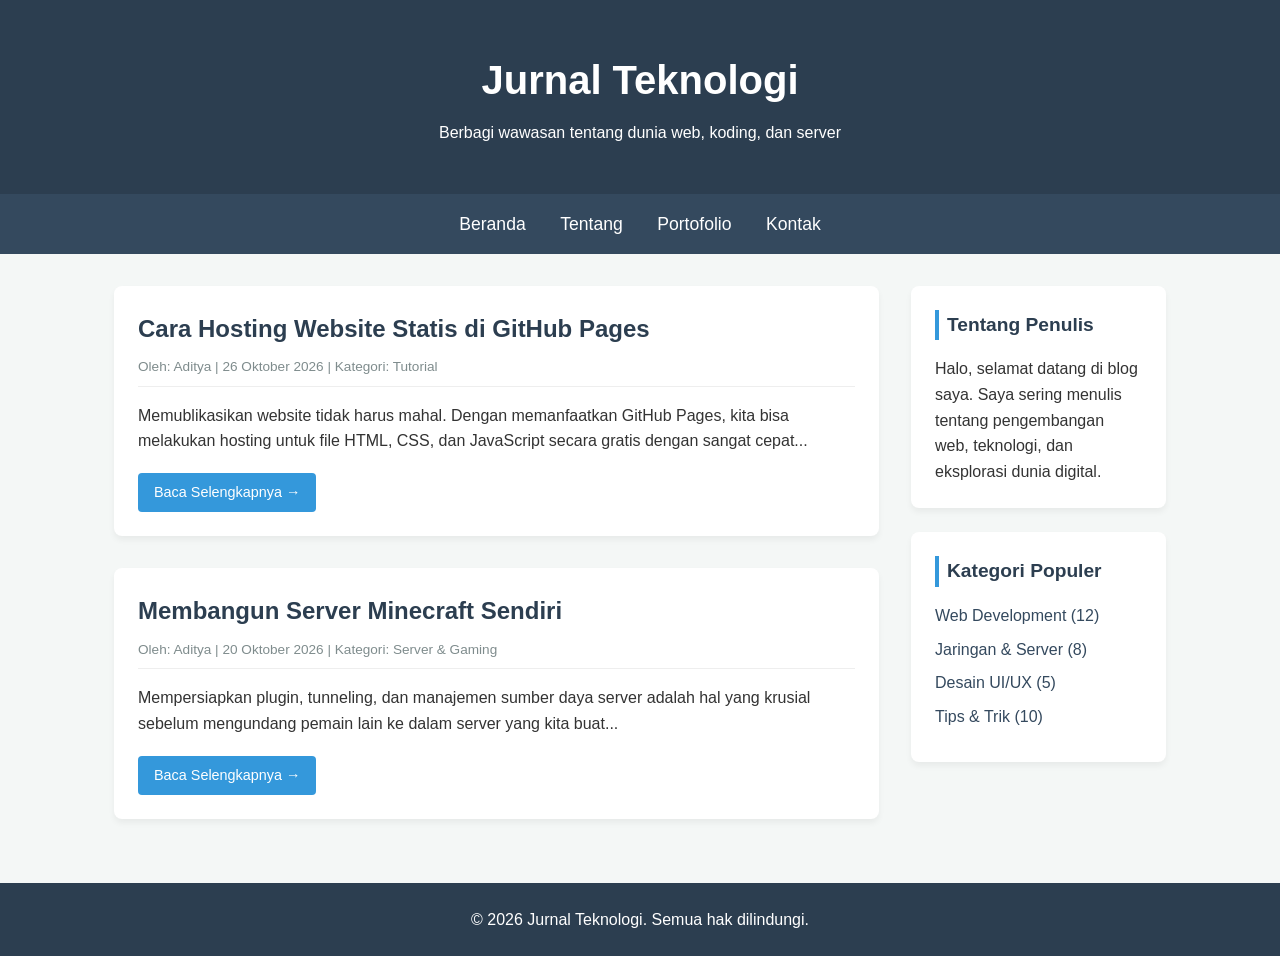
==== index.html @ 3af645d5 "Add files via upload" ====
<!DOCTYPE html>
<html lang="id">
<head>
    <meta charset="UTF-8">
    <meta name="viewport" content="width=device-width, initial-scale=1.0">
    <title>Blog Jurnal Teknologi</title>
    <!-- Menghubungkan ke file CSS -->
    <link rel="stylesheet" href="style.css">
</head>
<body>

    <!-- Bagian Header / Judul Blog -->
    <header class="site-header">
        <h1>Jurnal Teknologi</h1>
        <p>Berbagi wawasan tentang dunia web, koding, dan server</p>
    </header>

    <!-- Bagian Navigasi -->
    <nav class="site-nav">
        <a href="#">Beranda</a>
        <a href="#">Tentang</a>
        <a href="#">Portofolio</a>
        <a href="#">Kontak</a>
    </nav>

    <!-- Kontainer Utama -->
    <div class="container">
        
        <!-- Bagian Kiri: Area Artikel (Konten Utama) -->
        <main class="main-content">
            
            <!-- Artikel 1 -->
            <article class="post">
                <h2 class="post-title">Cara Hosting Website Statis di GitHub Pages</h2>
                <div class="post-meta">
                    <span>Oleh: Aditya</span> | <span>26 Oktober 2026</span> | <span>Kategori: Tutorial</span>
                </div>
                <p class="post-excerpt">
                    Memublikasikan website tidak harus mahal. Dengan memanfaatkan GitHub Pages, kita bisa melakukan hosting untuk file HTML, CSS, dan JavaScript secara gratis dengan sangat cepat...
                </p>
                <a href="#" class="read-more">Baca Selengkapnya &rarr;</a>
            </article>

            <!-- Artikel 2 -->
            <article class="post">
                <h2 class="post-title">Membangun Server Minecraft Sendiri</h2>
                <div class="post-meta">
                    <span>Oleh: Aditya</span> | <span>20 Oktober 2026</span> | <span>Kategori: Server & Gaming</span>
                </div>
                <p class="post-excerpt">
                    Mempersiapkan plugin, tunneling, dan manajemen sumber daya server adalah hal yang krusial sebelum mengundang pemain lain ke dalam server yang kita buat...
                </p>
                <a href="#" class="read-more">Baca Selengkapnya &rarr;</a>
            </article>

        </main>

        <!-- Bagian Kanan: Sidebar -->
        <aside class="sidebar">
            
            <div class="widget">
                <h3>Tentang Penulis</h3>
                <p>Halo, selamat datang di blog saya. Saya sering menulis tentang pengembangan web, teknologi, dan eksplorasi dunia digital.</p>
            </div>

            <div class="widget">
                <h3>Kategori Populer</h3>
                <ul class="category-list">
                    <li><a href="#">Web Development (12)</a></li>
                    <li><a href="#">Jaringan & Server (8)</a></li>
                    <li><a href="#">Desain UI/UX (5)</a></li>
                    <li><a href="#">Tips & Trik (10)</a></li>
                </ul>
            </div>

        </aside>

    </div> <!-- Akhir dari Kontainer Utama -->

    <!-- Bagian Footer -->
    <footer class="site-footer">
        <p>&copy; 2026 Jurnal Teknologi. Semua hak dilindungi.</p>
    </footer>

</body>
</html>
---- style.css ----
/* Reset margin dan padding default browser */
* {
    margin: 0;
    padding: 0;
    box-sizing: border-box;
}

body {
    font-family: 'Segoe UI', Tahoma, Geneva, Verdana, sans-serif;
    background-color: #f4f7f6;
    color: #333;
    line-height: 1.6;
}

/* Pengaturan Header */
.site-header {
    background-color: #2c3e50;
    color: #ffffff;
    text-align: center;
    padding: 3rem 1rem;
}

.site-header h1 {
    font-size: 2.5rem;
    margin-bottom: 0.5rem;
}

/* Pengaturan Navigasi */
.site-nav {
    background-color: #34495e;
    text-align: center;
    padding: 1rem;
}

.site-nav a {
    color: #ffffff;
    text-decoration: none;
    margin: 0 15px;
    font-size: 1.1rem;
    font-weight: 500;
}

.site-nav a:hover {
    color: #3498db;
}

/* Tata Letak Kontainer dengan Flexbox */
.container {
    display: flex;
    max-width: 1100px;
    margin: 2rem auto;
    gap: 2rem;
    padding: 0 1.5rem;
}

/* Area Konten Utama (Lebih Lebar) */
.main-content {
    flex: 3;
}

/* Desain Kartu Artikel */
.post {
    background-color: #ffffff;
    padding: 1.5rem;
    margin-bottom: 2rem;
    border-radius: 8px;
    box-shadow: 0 4px 6px rgba(0,0,0,0.05);
}

.post-title {
    color: #2c3e50;
    margin-bottom: 0.5rem;
}

.post-meta {
    font-size: 0.85rem;
    color: #7f8c8d;
    margin-bottom: 1rem;
    border-bottom: 1px solid #eee;
    padding-bottom: 0.5rem;
}

.post-excerpt {
    margin-bottom: 1.2rem;
}

.read-more {
    display: inline-block;
    background-color: #3498db;
    color: white;
    padding: 0.5rem 1rem;
    text-decoration: none;
    border-radius: 4px;
    font-size: 0.9rem;
    transition: background-color 0.3s;
}

.read-more:hover {
    background-color: #2980b9;
}

/* Area Sidebar (Lebih Sempit) */
.sidebar {
    flex: 1;
}

.widget {
    background-color: #ffffff;
    padding: 1.5rem;
    margin-bottom: 1.5rem;
    border-radius: 8px;
    box-shadow: 0 4px 6px rgba(0,0,0,0.05);
}

.widget h3 {
    margin-bottom: 1rem;
    font-size: 1.2rem;
    color: #2c3e50;
    border-left: 4px solid #3498db;
    padding-left: 0.5rem;
}

.category-list {
    list-style: none;
}

.category-list li {
    margin-bottom: 0.5rem;
}

.category-list a {
    text-decoration: none;
    color: #34495e;
}

.category-list a:hover {
    color: #3498db;
}

/* Pengaturan Footer */
.site-footer {
    background-color: #2c3e50;
    color: #ffffff;
    text-align: center;
    padding: 1.5rem;
    margin-top: 2rem;
}

/* Tampilan Responsif untuk HP (Layar di Bawah 768px) */
@media (max-width: 768px) {
    .container {
        flex-direction: column;
    }
    
    .site-nav a {
        display: block;
        margin: 10px 0;
    }
}
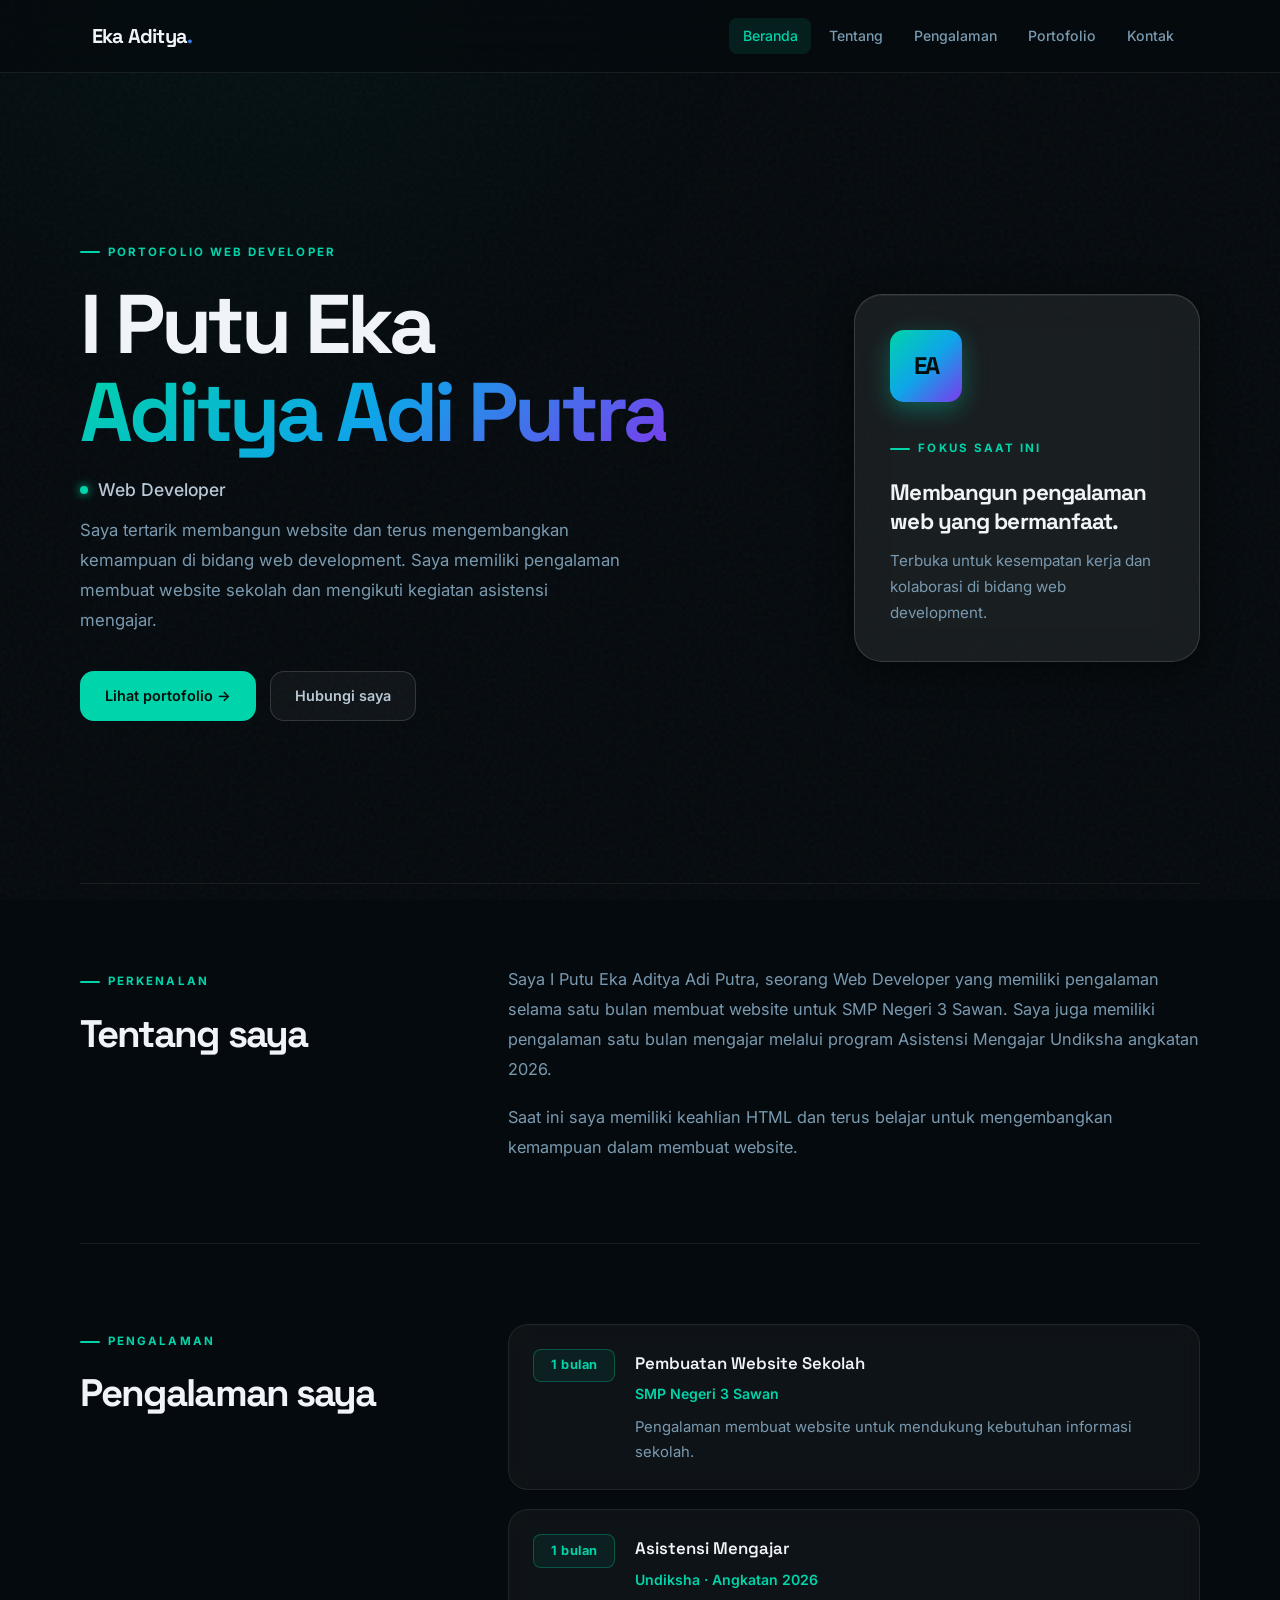
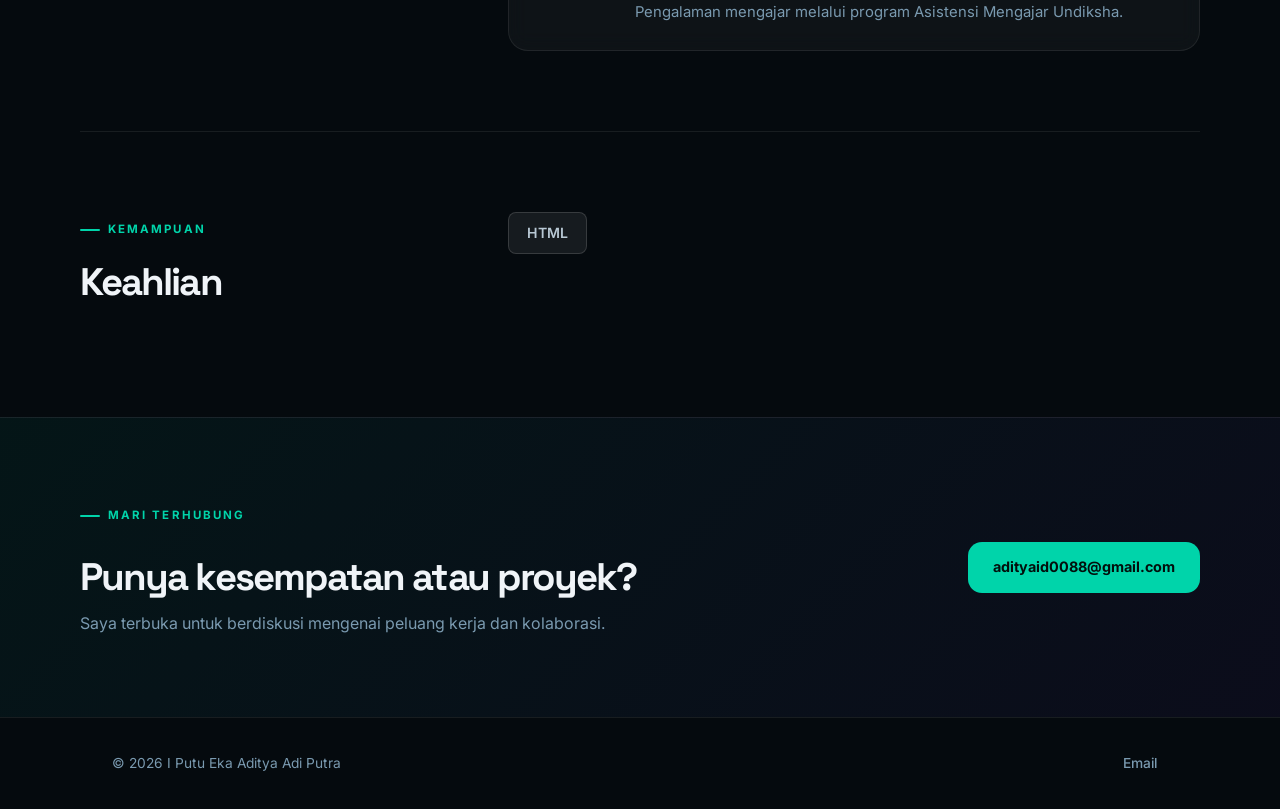
==== commit 8ced4b3a: "Redesign: upgrade tampilan ke modern dark theme" ====
--- a/index.html
+++ b/index.html
@@ -3,84 +3,108 @@
 <head>
     <meta charset="UTF-8">
     <meta name="viewport" content="width=device-width, initial-scale=1.0">
-    <title>Blog Jurnal Teknologi</title>
-    <!-- Menghubungkan ke file CSS -->
+    <meta name="description" content="Portofolio I Putu Eka Aditya Adi Putra, Web Developer.">
+    <title>I Putu Eka Aditya Adi Putra | Web Developer</title>
     <link rel="stylesheet" href="style.css">
 </head>
 <body>
-
-    <!-- Bagian Header / Judul Blog -->
     <header class="site-header">
-        <h1>Jurnal Teknologi</h1>
-        <p>Berbagi wawasan tentang dunia web, koding, dan server</p>
+        <a class="brand" href="index.html">Eka Aditya<span>.</span></a>
+        <nav class="site-nav" aria-label="Navigasi utama">
+            <a href="index.html" aria-current="page">Beranda</a>
+            <a href="#tentang">Tentang</a>
+            <a href="#pengalaman">Pengalaman</a>
+            <a href="portofolio.html">Portofolio</a>
+            <a href="#kontak">Kontak</a>
+        </nav>
     </header>
 
-    <!-- Bagian Navigasi -->
-    <nav class="site-nav">
-        <a href="#">Beranda</a>
-        <a href="#">Tentang</a>
-        <a href="#">Portofolio</a>
-        <a href="#">Kontak</a>
-    </nav>
+    <main>
+        <!-- ── HERO ────────────────────────────────────────── -->
+        <section class="hero section-wrap">
+            <div class="hero-copy">
+                <p class="eyebrow">Portofolio Web Developer</p>
+                <h1>I Putu Eka<br><span class="gradient-text">Aditya Adi Putra</span></h1>
+                <p class="hero-role">Web Developer</p>
+                <p class="hero-intro">Saya tertarik membangun website dan terus mengembangkan kemampuan di bidang web development. Saya memiliki pengalaman membuat website sekolah dan mengikuti kegiatan asistensi mengajar.</p>
+                <div class="hero-actions">
+                    <a class="button button-primary" href="portofolio.html">Lihat portofolio →</a>
+                    <a class="button button-secondary" href="mailto:adityaid0088@gmail.com">Hubungi saya</a>
+                </div>
+            </div>
+            <div class="hero-card" aria-label="Ringkasan profil">
+                <span class="hero-mark" aria-hidden="true">EA</span>
+                <p class="card-label">Fokus Saat Ini</p>
+                <h2>Membangun pengalaman web yang bermanfaat.</h2>
+                <p>Terbuka untuk kesempatan kerja dan kolaborasi di bidang web development.</p>
+            </div>
+        </section>
 
-    <!-- Kontainer Utama -->
-    <div class="container">
-        
-        <!-- Bagian Kiri: Area Artikel (Konten Utama) -->
-        <main class="main-content">
-            
-            <!-- Artikel 1 -->
-            <article class="post">
-                <h2 class="post-title">Cara Hosting Website Statis di GitHub Pages</h2>
-                <div class="post-meta">
-                    <span>Oleh: Aditya</span> | <span>26 Oktober 2026</span> | <span>Kategori: Tutorial</span>
+        <!-- ── TENTANG ─────────────────────────────────────── -->
+        <section class="content-section section-wrap" id="tentang">
+            <div class="section-heading">
+                <p class="eyebrow">Perkenalan</p>
+                <h2>Tentang saya</h2>
+            </div>
+            <div class="about-copy">
+                <p>Saya I Putu Eka Aditya Adi Putra, seorang Web Developer yang memiliki pengalaman selama satu bulan membuat website untuk SMP Negeri 3 Sawan. Saya juga memiliki pengalaman satu bulan mengajar melalui program Asistensi Mengajar Undiksha angkatan 2026.</p>
+                <p>Saat ini saya memiliki keahlian HTML dan terus belajar untuk mengembangkan kemampuan dalam membuat website.</p>
+            </div>
+        </section>
+
+        <!-- ── PENGALAMAN ──────────────────────────────────── -->
+        <section class="content-section section-wrap" id="pengalaman">
+            <div class="section-heading">
+                <p class="eyebrow">Pengalaman</p>
+                <h2>Pengalaman saya</h2>
+            </div>
+            <div class="experience-list">
+                <article class="experience-item">
+                    <div class="experience-period">1 bulan</div>
+                    <div>
+                        <h3>Pembuatan Website Sekolah</h3>
+                        <p class="experience-place">SMP Negeri 3 Sawan</p>
+                        <p>Pengalaman membuat website untuk mendukung kebutuhan informasi sekolah.</p>
+                    </div>
+                </article>
+                <article class="experience-item">
+                    <div class="experience-period">1 bulan</div>
+                    <div>
+                        <h3>Asistensi Mengajar</h3>
+                        <p class="experience-place">Undiksha · Angkatan 2026</p>
+                        <p>Pengalaman mengajar melalui program Asistensi Mengajar Undiksha.</p>
+                    </div>
+                </article>
+            </div>
+        </section>
+
+        <!-- ── KEAHLIAN ────────────────────────────────────── -->
+        <section class="content-section section-wrap">
+            <div class="section-heading">
+                <p class="eyebrow">Kemampuan</p>
+                <h2>Keahlian</h2>
+            </div>
+            <div class="skill-list" aria-label="Daftar keahlian">
+                <span class="skill-tag">HTML</span>
+            </div>
+        </section>
+
+        <!-- ── KONTAK ──────────────────────────────────────── -->
+        <section class="contact-section" id="kontak">
+            <div class="section-wrap contact-inner">
+                <div>
+                    <p class="eyebrow">Mari Terhubung</p>
+                    <h2>Punya kesempatan atau proyek?</h2>
+                    <p>Saya terbuka untuk berdiskusi mengenai peluang kerja dan kolaborasi.</p>
                 </div>
-                <p class="post-excerpt">
-                    Memublikasikan website tidak harus mahal. Dengan memanfaatkan GitHub Pages, kita bisa melakukan hosting untuk file HTML, CSS, dan JavaScript secara gratis dengan sangat cepat...
-                </p>
-                <a href="#" class="read-more">Baca Selengkapnya &rarr;</a>
-            </article>
+                <a class="button button-light" href="mailto:adityaid0088@gmail.com">adityaid0088@gmail.com</a>
+            </div>
+        </section>
+    </main>
 
-            <!-- Artikel 2 -->
-            <article class="post">
-                <h2 class="post-title">Membangun Server Minecraft Sendiri</h2>
-                <div class="post-meta">
-                    <span>Oleh: Aditya</span> | <span>20 Oktober 2026</span> | <span>Kategori: Server & Gaming</span>
-                </div>
-                <p class="post-excerpt">
-                    Mempersiapkan plugin, tunneling, dan manajemen sumber daya server adalah hal yang krusial sebelum mengundang pemain lain ke dalam server yang kita buat...
-                </p>
-                <a href="#" class="read-more">Baca Selengkapnya &rarr;</a>
-            </article>
-
-        </main>
-
-        <!-- Bagian Kanan: Sidebar -->
-        <aside class="sidebar">
-            
-            <div class="widget">
-                <h3>Tentang Penulis</h3>
-                <p>Halo, selamat datang di blog saya. Saya sering menulis tentang pengembangan web, teknologi, dan eksplorasi dunia digital.</p>
-            </div>
-
-            <div class="widget">
-                <h3>Kategori Populer</h3>
-                <ul class="category-list">
-                    <li><a href="#">Web Development (12)</a></li>
-                    <li><a href="#">Jaringan & Server (8)</a></li>
-                    <li><a href="#">Desain UI/UX (5)</a></li>
-                    <li><a href="#">Tips & Trik (10)</a></li>
-                </ul>
-            </div>
-
-        </aside>
-
-    </div> <!-- Akhir dari Kontainer Utama -->
-
-    <!-- Bagian Footer -->
     <footer class="site-footer">
-        <p>&copy; 2026 Jurnal Teknologi. Semua hak dilindungi.</p>
+        <p>&copy; 2026 I Putu Eka Aditya Adi Putra</p>
+        <a href="mailto:adityaid0088@gmail.com">Email</a>
     </footer>
-
 </body>
-</html>+</html>
--- a/style.css
+++ b/style.css
@@ -1,159 +1,771 @@
-/* Reset margin dan padding default browser */
-* {
-    margin: 0;
-    padding: 0;
+/* ============================================================
+   MODERN PORTFOLIO – REDESIGN 2026
+   ============================================================ */
+
+@import url('https://fonts.googleapis.com/css2?family=Inter:wght@300;400;500;600;700;800;900&family=Space+Grotesk:wght@400;500;600;700&display=swap');
+
+*, *::before, *::after {
     box-sizing: border-box;
 }
 
+:root {
+    --bg:           #050a0e;
+    --bg-2:         #090f14;
+    --surface:      rgba(255,255,255,0.04);
+    --surface-2:    rgba(255,255,255,0.07);
+    --surface-3:    rgba(255,255,255,0.12);
+    --border:       rgba(255,255,255,0.08);
+    --border-2:     rgba(255,255,255,0.14);
+    --ink:          #f0f4f8;
+    --ink-2:        #b8c8d4;
+    --ink-3:        #7a9ab0;
+    --accent:       #00d4aa;
+    --accent-2:     #00b894;
+    --accent-glow:  rgba(0, 212, 170, 0.25);
+    --accent-soft:  rgba(0, 212, 170, 0.1);
+    --purple:       #7c3aed;
+    --blue:         #0ea5e9;
+    --gradient-hero: linear-gradient(135deg, #00d4aa 0%, #0ea5e9 50%, #7c3aed 100%);
+    --radius-sm:    8px;
+    --radius-md:    14px;
+    --radius-lg:    20px;
+    --radius-xl:    28px;
+    --shadow-sm:    0 2px 8px rgba(0,0,0,0.4);
+    --shadow-md:    0 8px 32px rgba(0,0,0,0.5);
+    --shadow-lg:    0 20px 60px rgba(0,0,0,0.6);
+    --shadow-glow:  0 0 30px rgba(0, 212, 170, 0.2);
+}
+
+html {
+    scroll-behavior: smooth;
+}
+
 body {
-    font-family: 'Segoe UI', Tahoma, Geneva, Verdana, sans-serif;
-    background-color: #f4f7f6;
-    color: #333;
-    line-height: 1.6;
-}
-
-/* Pengaturan Header */
+    margin: 0;
+    background: var(--bg);
+    color: var(--ink);
+    font-family: 'Inter', sans-serif;
+    line-height: 1.7;
+    overflow-x: hidden;
+}
+
+/* ── NOISE TEXTURE OVERLAY ─────────────────────────────── */
+body::before {
+    content: '';
+    position: fixed;
+    inset: 0;
+    background-image: url("data:image/svg+xml,%3Csvg viewBox='0 0 256 256' xmlns='http://www.w3.org/2000/svg'%3E%3Cfilter id='noise'%3E%3CfeTurbulence type='fractalNoise' baseFrequency='0.9' numOctaves='4' stitchTiles='stitch'/%3E%3C/filter%3E%3Crect width='100%25' height='100%25' filter='url(%23noise)' opacity='0.035'/%3E%3C/svg%3E");
+    pointer-events: none;
+    z-index: 0;
+}
+
+/* ── MESH GRADIENT BACKGROUND ──────────────────────────── */
+body::after {
+    content: '';
+    position: fixed;
+    top: -50%;
+    left: -20%;
+    width: 80%;
+    height: 100%;
+    background: radial-gradient(ellipse at center, rgba(0, 212, 170, 0.04) 0%, transparent 70%);
+    pointer-events: none;
+    z-index: 0;
+}
+
+main, header, footer {
+    position: relative;
+    z-index: 1;
+}
+
+a {
+    color: inherit;
+    text-decoration: none;
+}
+
+/* ============================================================
+   HEADER / NAV
+   ============================================================ */
 .site-header {
-    background-color: #2c3e50;
-    color: #ffffff;
-    text-align: center;
-    padding: 3rem 1rem;
-}
-
-.site-header h1 {
-    font-size: 2.5rem;
-    margin-bottom: 0.5rem;
-}
-
-/* Pengaturan Navigasi */
+    position: sticky;
+    top: 0;
+    z-index: 100;
+    display: flex;
+    align-items: center;
+    justify-content: space-between;
+    gap: 2rem;
+    max-width: 1200px;
+    margin: 0 auto;
+    padding: 1.1rem 2rem;
+    background: rgba(5, 10, 14, 0.7);
+    backdrop-filter: blur(20px);
+    -webkit-backdrop-filter: blur(20px);
+    border-bottom: 1px solid var(--border);
+}
+
+/* make the sticky header span full width */
+.site-header {
+    max-width: 100%;
+    padding-inline: max(2rem, calc((100% - 1160px) / 2 + 2rem));
+}
+
+.brand {
+    font-family: 'Space Grotesk', sans-serif;
+    font-size: 1.25rem;
+    font-weight: 700;
+    letter-spacing: -0.04em;
+    color: var(--ink);
+    white-space: nowrap;
+    transition: opacity 0.2s;
+}
+
+.brand:hover { opacity: 0.8; }
+
+.brand span {
+    background: var(--gradient-hero);
+    -webkit-background-clip: text;
+    -webkit-text-fill-color: transparent;
+    background-clip: text;
+}
+
 .site-nav {
-    background-color: #34495e;
-    text-align: center;
-    padding: 1rem;
-}
-
-.site-nav a {
-    color: #ffffff;
+    display: flex;
+    flex-wrap: wrap;
+    justify-content: flex-end;
+    gap: 0.25rem;
+}
+
+.site-nav a,
+.site-footer a {
+    color: var(--ink-3);
+    font-size: 0.88rem;
+    font-weight: 500;
     text-decoration: none;
-    margin: 0 15px;
+    padding: 0.4rem 0.85rem;
+    border-radius: var(--radius-sm);
+    transition: color 0.2s, background 0.2s;
+}
+
+.site-nav a:hover,
+.site-nav a[aria-current="page"],
+.site-footer a:hover {
+    color: var(--accent);
+    background: var(--accent-soft);
+}
+
+/* ============================================================
+   LAYOUT UTILS
+   ============================================================ */
+.section-wrap {
+    width: min(100% - 4rem, 1120px);
+    margin-inline: auto;
+}
+
+/* ============================================================
+   HERO
+   ============================================================ */
+.hero {
+    display: grid;
+    grid-template-columns: minmax(0, 1.35fr) minmax(280px, 0.65fr);
+    align-items: center;
+    gap: 3.5rem;
+    min-height: 90vh;
+    padding-top: 6rem;
+    padding-bottom: 6rem;
+}
+
+.eyebrow, .card-label {
+    display: inline-flex;
+    align-items: center;
+    gap: 0.5rem;
+    margin: 0 0 1.2rem;
+    color: var(--accent);
+    font-size: 0.72rem;
+    font-weight: 700;
+    letter-spacing: 0.18em;
+    text-transform: uppercase;
+}
+
+.eyebrow::before, .card-label::before {
+    content: '';
+    display: inline-block;
+    width: 20px;
+    height: 2px;
+    background: var(--accent);
+    border-radius: 2px;
+}
+
+.hero h1 {
+    margin: 0;
+    font-family: 'Space Grotesk', sans-serif;
+    font-size: clamp(2.8rem, 7vw, 5.2rem);
+    font-weight: 800;
+    letter-spacing: -0.05em;
+    line-height: 1.05;
+}
+
+.hero h1 .gradient-text {
+    background: var(--gradient-hero);
+    -webkit-background-clip: text;
+    -webkit-text-fill-color: transparent;
+    background-clip: text;
+}
+
+.hero-role {
+    display: inline-flex;
+    align-items: center;
+    gap: 0.6rem;
+    margin: 1.2rem 0 0.6rem;
+    color: var(--ink-2);
     font-size: 1.1rem;
     font-weight: 500;
 }
 
-.site-nav a:hover {
-    color: #3498db;
-}
-
-/* Tata Letak Kontainer dengan Flexbox */
-.container {
-    display: flex;
-    max-width: 1100px;
-    margin: 2rem auto;
+.hero-role::before {
+    content: '';
+    display: inline-block;
+    width: 8px;
+    height: 8px;
+    background: var(--accent);
+    border-radius: 50%;
+    box-shadow: 0 0 10px var(--accent);
+    animation: pulse-dot 2s infinite;
+}
+
+@keyframes pulse-dot {
+    0%, 100% { box-shadow: 0 0 6px var(--accent); }
+    50%       { box-shadow: 0 0 18px var(--accent), 0 0 30px rgba(0,212,170,0.3); }
+}
+
+.hero-intro {
+    max-width: 540px;
+    margin: 0;
+    color: var(--ink-3);
+    font-size: 1.05rem;
+    line-height: 1.8;
+}
+
+.hero-actions {
+    display: flex;
+    flex-wrap: wrap;
+    gap: 0.9rem;
+    margin-top: 2.2rem;
+}
+
+/* ============================================================
+   BUTTONS
+   ============================================================ */
+.button {
+    display: inline-flex;
+    align-items: center;
+    justify-content: center;
+    gap: 0.5rem;
+    min-height: 50px;
+    padding: 0.75rem 1.5rem;
+    border: 1px solid transparent;
+    border-radius: var(--radius-md);
+    font-size: 0.9rem;
+    font-weight: 600;
+    text-decoration: none;
+    transition: all 0.25s cubic-bezier(0.4,0,0.2,1);
+    position: relative;
+    overflow: hidden;
+}
+
+.button-primary {
+    background: var(--accent);
+    color: #020f0c;
+    box-shadow: 0 0 0 rgba(0,212,170,0);
+}
+
+.button-primary:hover {
+    background: var(--accent-2);
+    box-shadow: var(--shadow-glow);
+    transform: translateY(-2px);
+}
+
+.button-secondary {
+    border-color: var(--border-2);
+    background: var(--surface);
+    color: var(--ink-2);
+    backdrop-filter: blur(10px);
+}
+
+.button-secondary:hover {
+    border-color: var(--accent);
+    color: var(--accent);
+    background: var(--accent-soft);
+    transform: translateY(-2px);
+}
+
+.button-light {
+    flex-shrink: 0;
+    background: var(--accent);
+    color: #020f0c;
+    font-weight: 700;
+}
+
+.button-light:hover {
+    background: var(--accent-2);
+    box-shadow: var(--shadow-glow);
+    transform: translateY(-2px);
+}
+
+/* ============================================================
+   HERO CARD (Glass)
+   ============================================================ */
+.hero-card {
+    padding: 2.2rem;
+    border: 1px solid var(--border-2);
+    border-radius: var(--radius-xl);
+    background: var(--surface-2);
+    backdrop-filter: blur(20px);
+    -webkit-backdrop-filter: blur(20px);
+    box-shadow: var(--shadow-md), inset 0 1px 0 rgba(255,255,255,0.06);
+    transition: box-shadow 0.3s, transform 0.3s;
+}
+
+.hero-card:hover {
+    box-shadow: var(--shadow-lg), var(--shadow-glow);
+    transform: translateY(-4px);
+}
+
+.hero-mark {
+    display: grid;
+    width: 72px;
+    height: 72px;
+    margin-bottom: 1.8rem;
+    place-items: center;
+    border-radius: var(--radius-md);
+    background: var(--gradient-hero);
+    color: #020f0c;
+    font-family: 'Space Grotesk', sans-serif;
+    font-size: 1.5rem;
+    font-weight: 800;
+    letter-spacing: -0.05em;
+    box-shadow: 0 8px 24px rgba(0,212,170,0.35);
+}
+
+.hero-card h2 {
+    margin: 0 0 0.75rem;
+    font-family: 'Space Grotesk', sans-serif;
+    font-size: 1.4rem;
+    font-weight: 700;
+    letter-spacing: -0.04em;
+    line-height: 1.3;
+    color: var(--ink);
+}
+
+.hero-card > p:last-child {
+    margin: 0;
+    color: var(--ink-3);
+    font-size: 0.95rem;
+    line-height: 1.7;
+}
+
+/* ============================================================
+   CONTENT SECTIONS
+   ============================================================ */
+.content-section {
+    display: grid;
+    grid-template-columns: minmax(180px, 0.7fr) minmax(0, 1.3fr);
+    gap: 3.5rem;
+    padding-top: 5rem;
+    padding-bottom: 5rem;
+    border-top: 1px solid var(--border);
+}
+
+.section-heading h2,
+.contact-inner h2,
+.portfolio-contact h2 {
+    margin: 0;
+    font-family: 'Space Grotesk', sans-serif;
+    font-size: clamp(1.8rem, 3vw, 2.4rem);
+    font-weight: 700;
+    letter-spacing: -0.05em;
+    line-height: 1.2;
+    color: var(--ink);
+}
+
+/* ── ABOUT ─────────────────────────────────────────────── */
+.about-copy p {
+    margin: 0 0 1.1rem;
+    color: var(--ink-3);
+    font-size: 1.02rem;
+    line-height: 1.85;
+}
+
+.about-copy p:last-child { margin: 0; }
+
+/* ── EXPERIENCE ────────────────────────────────────────── */
+.experience-list {
+    display: grid;
+    gap: 1.2rem;
+}
+
+.experience-item {
+    display: flex;
+    gap: 1.2rem;
+    padding: 1.5rem;
+    border: 1px solid var(--border);
+    border-radius: var(--radius-lg);
+    background: var(--surface);
+    backdrop-filter: blur(10px);
+    transition: border-color 0.25s, background 0.25s, transform 0.25s;
+}
+
+.experience-item:hover {
+    border-color: var(--border-2);
+    background: var(--surface-2);
+    transform: translateX(4px);
+}
+
+.experience-period {
+    flex-shrink: 0;
+    min-width: 82px;
+    padding: 0.3rem 0.75rem;
+    height: fit-content;
+    border: 1px solid rgba(0,212,170,0.3);
+    border-radius: var(--radius-sm);
+    background: rgba(0,212,170,0.07);
+    color: var(--accent);
+    font-size: 0.8rem;
+    font-weight: 700;
+    letter-spacing: 0.04em;
+    text-align: center;
+}
+
+.experience-item h3 {
+    margin: 0;
+    font-family: 'Space Grotesk', sans-serif;
+    font-size: 1.05rem;
+    font-weight: 600;
+    color: var(--ink);
+}
+
+.experience-place {
+    margin: 0.3rem 0 0.55rem !important;
+    color: var(--accent) !important;
+    font-size: 0.88rem !important;
+    font-weight: 600 !important;
+}
+
+.experience-item > div > p:last-child {
+    margin: 0;
+    color: var(--ink-3);
+    font-size: 0.93rem;
+}
+
+/* ── SKILLS ────────────────────────────────────────────── */
+.skill-list {
+    display: flex;
+    flex-wrap: wrap;
+    gap: 0.65rem;
+    align-content: flex-start;
+}
+
+.skill-tag {
+    padding: 0.5rem 1.1rem;
+    border: 1px solid var(--border-2);
+    border-radius: var(--radius-sm);
+    background: var(--surface-2);
+    color: var(--ink-2);
+    font-size: 0.88rem;
+    font-weight: 600;
+    transition: border-color 0.2s, color 0.2s, background 0.2s, transform 0.2s;
+    cursor: default;
+}
+
+.skill-tag:hover {
+    border-color: var(--accent);
+    color: var(--accent);
+    background: var(--accent-soft);
+    transform: translateY(-2px);
+}
+
+/* ============================================================
+   CONTACT SECTION
+   ============================================================ */
+.contact-section {
+    margin-top: 2rem;
+    background: linear-gradient(135deg, rgba(0,212,170,0.06) 0%, rgba(124,58,237,0.06) 100%);
+    border-top: 1px solid var(--border);
+}
+
+.contact-inner {
+    display: flex;
+    align-items: center;
+    justify-content: space-between;
+    gap: 2.5rem;
+    padding-top: 5rem;
+    padding-bottom: 5rem;
+}
+
+.contact-inner .eyebrow {
+    color: var(--accent);
+}
+
+.contact-inner h2 {
+    margin: 0.6rem 0;
+    color: var(--ink);
+}
+
+.contact-inner > div > p:last-child {
+    margin: 0;
+    color: var(--ink-3);
+}
+
+/* ============================================================
+   PORTFOLIO PAGE
+   ============================================================ */
+.page-intro {
+    padding-top: 6rem;
+    padding-bottom: 2.5rem;
+}
+
+.page-intro h1 {
+    margin: 0;
+    font-family: 'Space Grotesk', sans-serif;
+    font-size: clamp(2.8rem, 7vw, 4.5rem);
+    font-weight: 800;
+    letter-spacing: -0.06em;
+    line-height: 1.08;
+    color: var(--ink);
+}
+
+.page-intro > p:last-child {
+    max-width: 580px;
+    margin: 1.1rem 0 0;
+    color: var(--ink-3);
+    font-size: 1.05rem;
+    line-height: 1.8;
+}
+
+.portfolio-grid {
+    display: grid;
+    grid-template-columns: repeat(2, minmax(0, 1fr));
+    gap: 1.5rem;
+    padding-top: 2rem;
+    padding-bottom: 5rem;
+}
+
+.portfolio-card {
+    display: flex;
+    min-height: 320px;
+    flex-direction: column;
+    align-items: flex-start;
+    padding: 2.2rem;
+    border: 1px solid var(--border);
+    border-radius: var(--radius-xl);
+    background: var(--surface);
+    backdrop-filter: blur(10px);
+    transition: border-color 0.3s, background 0.3s, transform 0.3s, box-shadow 0.3s;
+    position: relative;
+    overflow: hidden;
+}
+
+.portfolio-card::before {
+    content: '';
+    position: absolute;
+    inset: 0;
+    background: var(--gradient-hero);
+    opacity: 0;
+    transition: opacity 0.3s;
+    border-radius: inherit;
+    z-index: 0;
+}
+
+.portfolio-card:hover {
+    border-color: rgba(0,212,170,0.35);
+    background: var(--surface-2);
+    transform: translateY(-6px);
+    box-shadow: var(--shadow-lg), 0 0 40px rgba(0,212,170,0.1);
+}
+
+.portfolio-card > * {
+    position: relative;
+    z-index: 1;
+}
+
+.portfolio-card h2 {
+    margin: 0 0 0.75rem;
+    font-family: 'Space Grotesk', sans-serif;
+    font-size: 1.45rem;
+    font-weight: 700;
+    letter-spacing: -0.04em;
+    line-height: 1.3;
+    color: var(--ink);
+}
+
+.portfolio-card > p:not(.card-label, .project-skill) {
+    margin: 0;
+    color: var(--ink-3);
+    font-size: 0.97rem;
+    line-height: 1.75;
+}
+
+.project-skill {
+    display: inline-flex;
+    align-items: center;
+    gap: 0.4rem;
+    margin: 1.2rem 0 0 !important;
+    padding: 0.35rem 0.85rem;
+    border: 1px solid rgba(0,212,170,0.25);
+    border-radius: var(--radius-sm);
+    background: rgba(0,212,170,0.07);
+    color: var(--accent) !important;
+    font-size: 0.82rem !important;
+    font-weight: 600 !important;
+}
+
+.text-link {
+    display: inline-flex;
+    align-items: center;
+    gap: 0.4rem;
+    margin-top: auto;
+    padding-top: 1.5rem;
+    color: var(--accent);
+    font-weight: 700;
+    font-size: 0.92rem;
+    text-decoration: none;
+    transition: gap 0.2s, color 0.2s;
+}
+
+.text-link:hover {
+    gap: 0.7rem;
+    color: var(--ink);
+}
+
+/* ── PORTFOLIO CONTACT ─────────────────────────────────── */
+.portfolio-contact {
+    display: flex;
+    align-items: center;
+    justify-content: space-between;
     gap: 2rem;
-    padding: 0 1.5rem;
-}
-
-/* Area Konten Utama (Lebih Lebar) */
-.main-content {
-    flex: 3;
-}
-
-/* Desain Kartu Artikel */
-.post {
-    background-color: #ffffff;
-    padding: 1.5rem;
-    margin-bottom: 2rem;
-    border-radius: 8px;
-    box-shadow: 0 4px 6px rgba(0,0,0,0.05);
-}
-
-.post-title {
-    color: #2c3e50;
-    margin-bottom: 0.5rem;
-}
-
-.post-meta {
-    font-size: 0.85rem;
-    color: #7f8c8d;
-    margin-bottom: 1rem;
-    border-bottom: 1px solid #eee;
-    padding-bottom: 0.5rem;
-}
-
-.post-excerpt {
-    margin-bottom: 1.2rem;
-}
-
-.read-more {
-    display: inline-block;
-    background-color: #3498db;
-    color: white;
-    padding: 0.5rem 1rem;
-    text-decoration: none;
-    border-radius: 4px;
-    font-size: 0.9rem;
-    transition: background-color 0.3s;
-}
-
-.read-more:hover {
-    background-color: #2980b9;
-}
-
-/* Area Sidebar (Lebih Sempit) */
-.sidebar {
-    flex: 1;
-}
-
-.widget {
-    background-color: #ffffff;
-    padding: 1.5rem;
-    margin-bottom: 1.5rem;
-    border-radius: 8px;
-    box-shadow: 0 4px 6px rgba(0,0,0,0.05);
-}
-
-.widget h3 {
-    margin-bottom: 1rem;
-    font-size: 1.2rem;
-    color: #2c3e50;
-    border-left: 4px solid #3498db;
-    padding-left: 0.5rem;
-}
-
-.category-list {
-    list-style: none;
-}
-
-.category-list li {
-    margin-bottom: 0.5rem;
-}
-
-.category-list a {
-    text-decoration: none;
-    color: #34495e;
-}
-
-.category-list a:hover {
-    color: #3498db;
-}
-
-/* Pengaturan Footer */
+    padding-top: 3rem;
+    padding-bottom: 4.5rem;
+    border-top: 1px solid var(--border);
+}
+
+.portfolio-contact .eyebrow { margin-bottom: 0.6rem; }
+
+.portfolio-contact > div > p:last-child {
+    margin: 0.5rem 0 0;
+    color: var(--ink-3);
+}
+
+/* ============================================================
+   FOOTER
+   ============================================================ */
 .site-footer {
-    background-color: #2c3e50;
-    color: #ffffff;
-    text-align: center;
-    padding: 1.5rem;
-    margin-top: 2rem;
-}
-
-/* Tampilan Responsif untuk HP (Layar di Bawah 768px) */
-@media (max-width: 768px) {
-    .container {
+    display: flex;
+    align-items: center;
+    justify-content: space-between;
+    gap: 1rem;
+    padding: 1.8rem max(2rem, calc((100% - 1120px) / 2 + 2rem));
+    border-top: 1px solid var(--border);
+    color: var(--ink-3);
+    font-size: 0.86rem;
+}
+
+.site-footer p { margin: 0; }
+
+.site-footer a {
+    font-size: 0.86rem;
+    padding: 0.3rem 0.7rem;
+    border-radius: var(--radius-sm);
+}
+
+/* ============================================================
+   SCROLL REVEAL ANIMATIONS
+   ============================================================ */
+@keyframes fadeInUp {
+    from { opacity: 0; transform: translateY(30px); }
+    to   { opacity: 1; transform: translateY(0); }
+}
+
+.hero-copy > * {
+    animation: fadeInUp 0.6s cubic-bezier(0.4,0,0.2,1) both;
+}
+.hero-copy > *:nth-child(1) { animation-delay: 0.05s; }
+.hero-copy > *:nth-child(2) { animation-delay: 0.12s; }
+.hero-copy > *:nth-child(3) { animation-delay: 0.19s; }
+.hero-copy > *:nth-child(4) { animation-delay: 0.26s; }
+.hero-copy > *:nth-child(5) { animation-delay: 0.33s; }
+
+.hero-card {
+    animation: fadeInUp 0.6s 0.2s cubic-bezier(0.4,0,0.2,1) both;
+}
+
+/* ============================================================
+   RESPONSIVE
+   ============================================================ */
+@media (max-width: 760px) {
+    .site-header {
+        align-items: flex-start;
         flex-direction: column;
-    }
-    
-    .site-nav a {
-        display: block;
-        margin: 10px 0;
-    }
-}+        gap: 0.75rem;
+        padding-inline: 1.5rem;
+    }
+
+    .site-nav {
+        justify-content: flex-start;
+        gap: 0.25rem;
+    }
+
+    .hero {
+        grid-template-columns: 1fr;
+        gap: 2.5rem;
+        min-height: auto;
+        padding-top: 4rem;
+        padding-bottom: 4.5rem;
+    }
+
+    .hero-card { max-width: 100%; }
+
+    .content-section {
+        grid-template-columns: 1fr;
+        gap: 1.75rem;
+        padding-top: 3.5rem;
+        padding-bottom: 3.5rem;
+    }
+
+    .contact-inner,
+    .portfolio-contact {
+        align-items: flex-start;
+        flex-direction: column;
+    }
+
+    .portfolio-grid {
+        grid-template-columns: 1fr;
+    }
+
+    .page-intro {
+        padding-top: 4rem;
+    }
+}
+
+@media (max-width: 440px) {
+    .section-wrap {
+        width: min(100% - 2.5rem, 1120px);
+    }
+
+    .experience-item {
+        flex-direction: column;
+        gap: 0.75rem;
+    }
+
+    .experience-period {
+        align-self: flex-start;
+    }
+
+    .portfolio-card {
+        min-height: 280px;
+        padding: 1.75rem;
+    }
+
+    .site-footer {
+        align-items: flex-start;
+        flex-direction: column;
+        padding-inline: 1.5rem;
+    }
+}
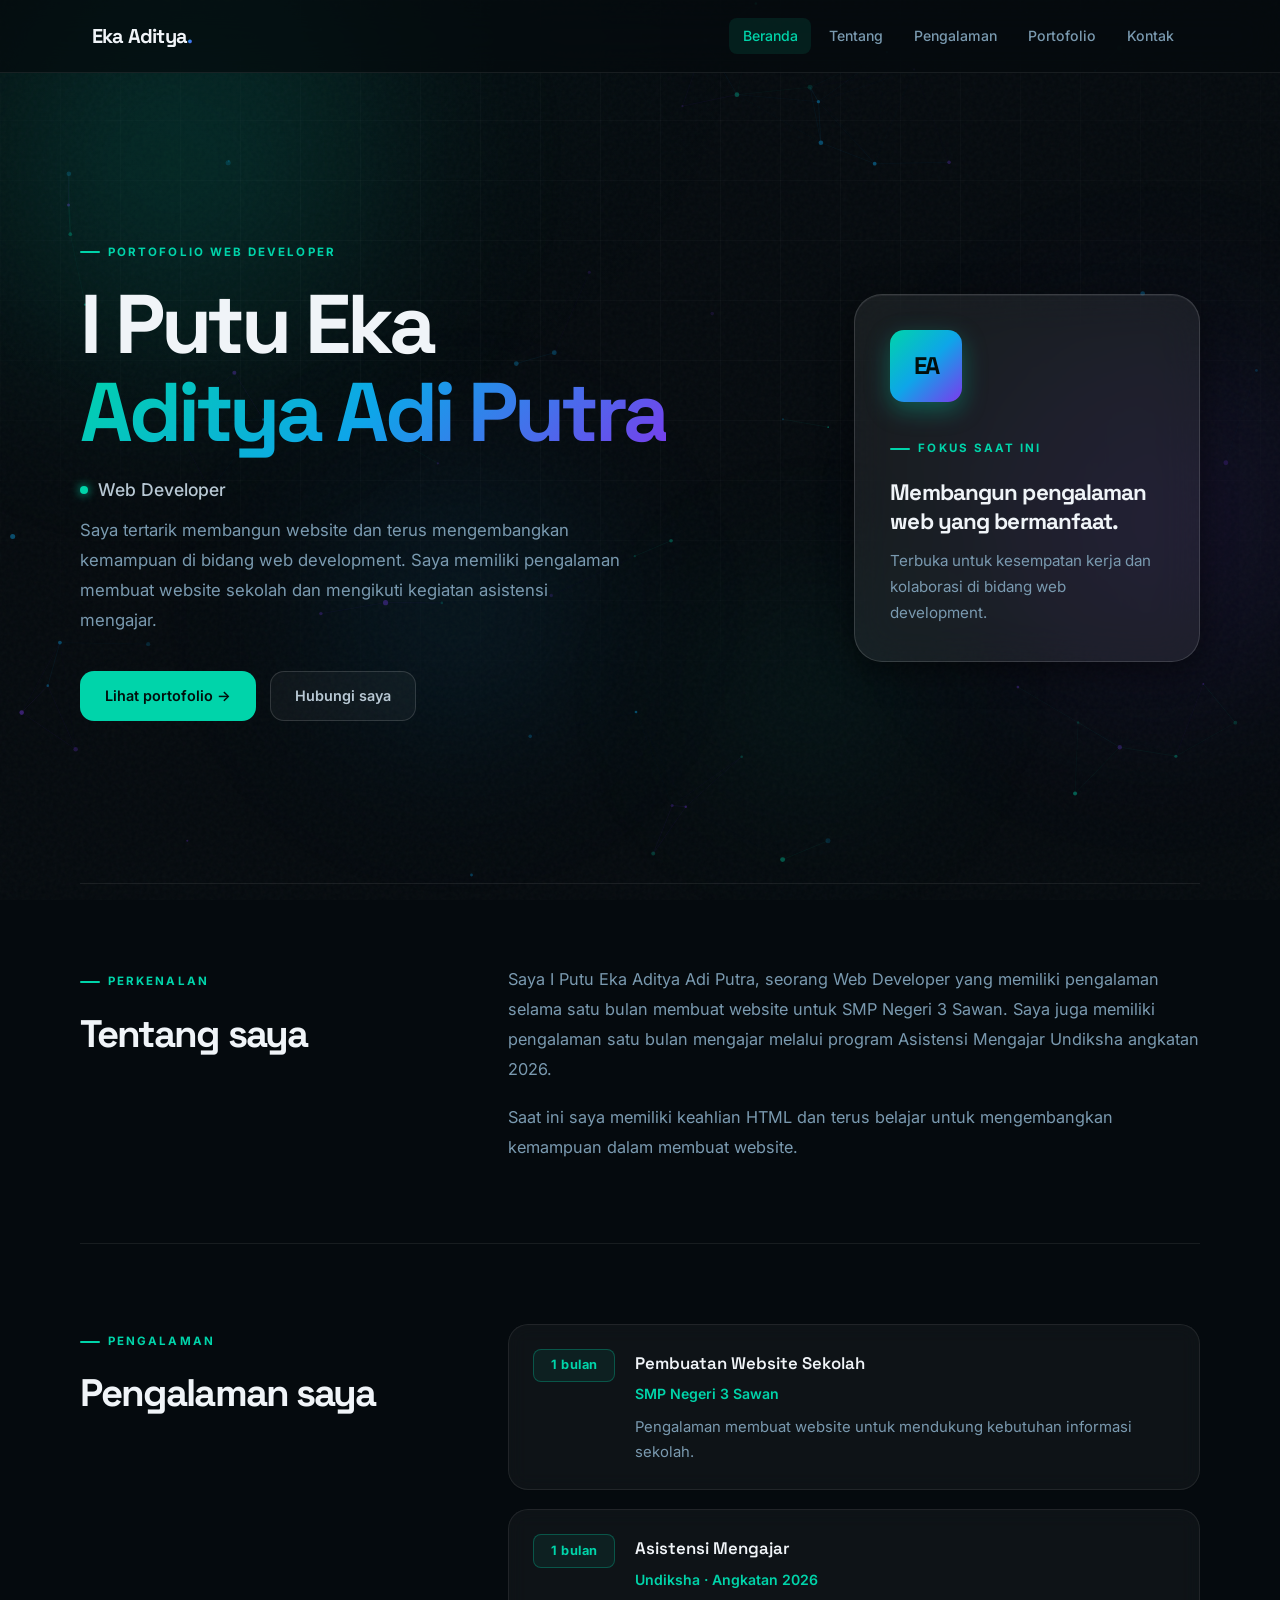
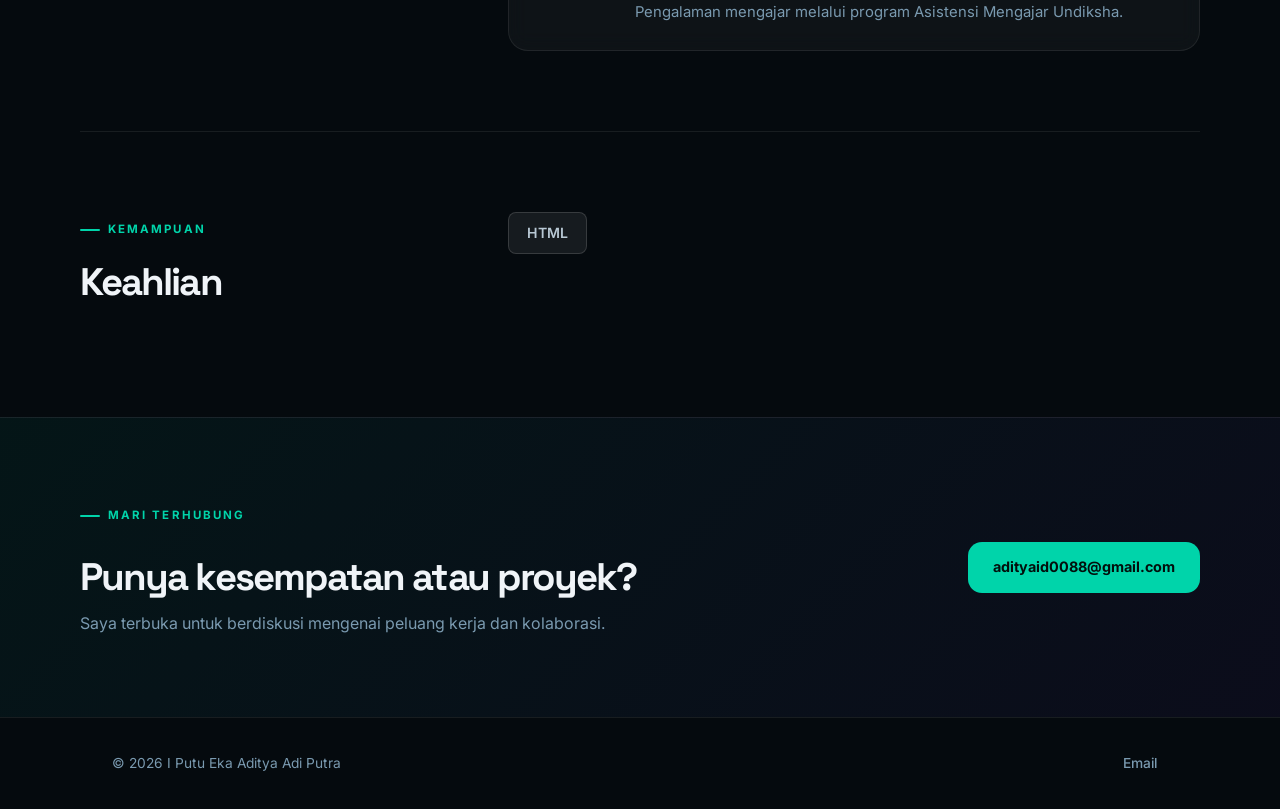
==== commit 5174cc66: "Redesign: menambahkan animated background" ====
--- a/index.html
+++ b/index.html
@@ -8,6 +8,17 @@
     <link rel="stylesheet" href="style.css">
 </head>
 <body>
+
+    <!-- ── ANIMATED BACKGROUND ──────────────────────────── -->
+    <div class="bg-canvas" aria-hidden="true">
+        <canvas id="particleCanvas"></canvas>
+        <div class="orb orb-1"></div>
+        <div class="orb orb-2"></div>
+        <div class="orb orb-3"></div>
+        <div class="orb orb-4"></div>
+        <div class="grid-overlay"></div>
+    </div>
+
     <header class="site-header">
         <a class="brand" href="index.html">Eka Aditya<span>.</span></a>
         <nav class="site-nav" aria-label="Navigasi utama">
@@ -106,5 +117,119 @@
         <p>&copy; 2026 I Putu Eka Aditya Adi Putra</p>
         <a href="mailto:adityaid0088@gmail.com">Email</a>
     </footer>
+
+    <!-- ── PARTICLE ANIMATION SCRIPT ────────────────────── -->
+    <script>
+    (function () {
+        const canvas = document.getElementById('particleCanvas');
+        const ctx    = canvas.getContext('2d');
+
+        let W, H, particles, mouse = { x: -9999, y: -9999 };
+
+        const CONFIG = {
+            count:       70,
+            maxDist:     130,
+            speed:       0.45,
+            radius:      1.8,
+            colors:      ['#00d4aa', '#0ea5e9', '#7c3aed'],
+            mouseRadius: 120,
+        };
+
+        function resize() {
+            W = canvas.width  = window.innerWidth;
+            H = canvas.height = window.innerHeight;
+        }
+
+        function Particle() {
+            this.reset = function () {
+                this.x  = Math.random() * W;
+                this.y  = Math.random() * H;
+                this.vx = (Math.random() - 0.5) * CONFIG.speed;
+                this.vy = (Math.random() - 0.5) * CONFIG.speed;
+                this.r  = Math.random() * CONFIG.radius + 0.8;
+                this.color = CONFIG.colors[Math.floor(Math.random() * CONFIG.colors.length)];
+                this.alpha = Math.random() * 0.5 + 0.2;
+            };
+            this.reset();
+
+            this.update = function () {
+                // Mouse repulsion
+                const dx = this.x - mouse.x;
+                const dy = this.y - mouse.y;
+                const dist = Math.sqrt(dx * dx + dy * dy);
+                if (dist < CONFIG.mouseRadius) {
+                    const force = (CONFIG.mouseRadius - dist) / CONFIG.mouseRadius * 0.8;
+                    this.x += (dx / dist) * force * 3;
+                    this.y += (dy / dist) * force * 3;
+                }
+
+                this.x += this.vx;
+                this.y += this.vy;
+
+                if (this.x < -20) this.x = W + 20;
+                if (this.x > W + 20) this.x = -20;
+                if (this.y < -20) this.y = H + 20;
+                if (this.y > H + 20) this.y = -20;
+            };
+
+            this.draw = function () {
+                ctx.save();
+                ctx.globalAlpha = this.alpha;
+                ctx.fillStyle   = this.color;
+                ctx.beginPath();
+                ctx.arc(this.x, this.y, this.r, 0, Math.PI * 2);
+                ctx.fill();
+                ctx.restore();
+            };
+        }
+
+        function init() {
+            particles = Array.from({ length: CONFIG.count }, () => new Particle());
+        }
+
+        function drawLines() {
+            for (let i = 0; i < particles.length; i++) {
+                for (let j = i + 1; j < particles.length; j++) {
+                    const a = particles[i], b = particles[j];
+                    const dx = a.x - b.x, dy = a.y - b.y;
+                    const d  = Math.sqrt(dx * dx + dy * dy);
+                    if (d < CONFIG.maxDist) {
+                        const opacity = (1 - d / CONFIG.maxDist) * 0.25;
+                        ctx.save();
+                        ctx.globalAlpha = opacity;
+                        ctx.strokeStyle = a.color;
+                        ctx.lineWidth   = 0.6;
+                        ctx.beginPath();
+                        ctx.moveTo(a.x, a.y);
+                        ctx.lineTo(b.x, b.y);
+                        ctx.stroke();
+                        ctx.restore();
+                    }
+                }
+            }
+        }
+
+        function loop() {
+            ctx.clearRect(0, 0, W, H);
+            particles.forEach(p => { p.update(); p.draw(); });
+            drawLines();
+            requestAnimationFrame(loop);
+        }
+
+        window.addEventListener('resize', () => { resize(); init(); });
+        document.addEventListener('mousemove', e => {
+            mouse.x = e.clientX;
+            mouse.y = e.clientY;
+        });
+        document.addEventListener('mouseleave', () => {
+            mouse.x = -9999;
+            mouse.y = -9999;
+        });
+
+        resize();
+        init();
+        loop();
+    })();
+    </script>
 </body>
 </html>
--- a/style.css
+++ b/style.css
@@ -72,9 +72,124 @@
     z-index: 0;
 }
 
+/* ── ANIMATED BACKGROUND CONTAINER ────────────────────── */
+.bg-canvas {
+    position: fixed;
+    inset: 0;
+    z-index: 0;
+    overflow: hidden;
+    pointer-events: none;
+}
+
+#particleCanvas {
+    position: absolute;
+    inset: 0;
+    width: 100%;
+    height: 100%;
+    opacity: 0.6;
+}
+
+/* ── GRADIENT ORBS ─────────────────────────────────────── */
+.orb {
+    position: absolute;
+    border-radius: 50%;
+    filter: blur(80px);
+    animation: orb-float linear infinite;
+    will-change: transform;
+    opacity: 0;
+    animation-fill-mode: forwards;
+}
+
+.orb-1 {
+    width: 600px;
+    height: 600px;
+    top: -15%;
+    left: -10%;
+    background: radial-gradient(circle, rgba(0,212,170,0.18) 0%, transparent 70%);
+    animation-name: orb-float-1;
+    animation-duration: 22s;
+    animation-delay: 0.3s;
+}
+
+.orb-2 {
+    width: 500px;
+    height: 500px;
+    top: 30%;
+    right: -10%;
+    background: radial-gradient(circle, rgba(124,58,237,0.15) 0%, transparent 70%);
+    animation-name: orb-float-2;
+    animation-duration: 28s;
+    animation-delay: 0.5s;
+}
+
+.orb-3 {
+    width: 400px;
+    height: 400px;
+    bottom: 10%;
+    left: 20%;
+    background: radial-gradient(circle, rgba(14,165,233,0.12) 0%, transparent 70%);
+    animation-name: orb-float-3;
+    animation-duration: 20s;
+    animation-delay: 0.8s;
+}
+
+.orb-4 {
+    width: 300px;
+    height: 300px;
+    top: 60%;
+    right: 25%;
+    background: radial-gradient(circle, rgba(0,212,170,0.1) 0%, transparent 70%);
+    animation-name: orb-float-4;
+    animation-duration: 35s;
+    animation-delay: 0.2s;
+}
+
+@keyframes orb-float-1 {
+    0%   { opacity: 0; transform: translate(0, 0) scale(1); }
+    5%   { opacity: 1; }
+    50%  { transform: translate(80px, 60px) scale(1.1); }
+    100% { opacity: 1; transform: translate(0, 0) scale(1); }
+}
+
+@keyframes orb-float-2 {
+    0%   { opacity: 0; transform: translate(0, 0) scale(1); }
+    5%   { opacity: 1; }
+    33%  { transform: translate(-60px, 80px) scale(1.08); }
+    66%  { transform: translate(-90px, -40px) scale(0.95); }
+    100% { opacity: 1; transform: translate(0, 0) scale(1); }
+}
+
+@keyframes orb-float-3 {
+    0%   { opacity: 0; transform: translate(0, 0) scale(1); }
+    5%   { opacity: 1; }
+    40%  { transform: translate(70px, -50px) scale(1.12); }
+    80%  { transform: translate(-40px, 30px) scale(0.92); }
+    100% { opacity: 1; transform: translate(0, 0) scale(1); }
+}
+
+@keyframes orb-float-4 {
+    0%   { opacity: 0; transform: translate(0, 0) scale(1); }
+    5%   { opacity: 1; }
+    25%  { transform: translate(-50px, -70px) scale(1.05); }
+    75%  { transform: translate(60px, 40px) scale(1.1); }
+    100% { opacity: 1; transform: translate(0, 0) scale(1); }
+}
+
+/* ── SUBTLE GRID OVERLAY ───────────────────────────────── */
+.grid-overlay {
+    position: absolute;
+    inset: 0;
+    background-image:
+        linear-gradient(rgba(255,255,255,0.025) 1px, transparent 1px),
+        linear-gradient(90deg, rgba(255,255,255,0.025) 1px, transparent 1px);
+    background-size: 60px 60px;
+    mask-image: radial-gradient(ellipse 80% 60% at 50% 30%, black 30%, transparent 100%);
+    -webkit-mask-image: radial-gradient(ellipse 80% 60% at 50% 30%, black 30%, transparent 100%);
+}
+
 main, header, footer {
     position: relative;
-    z-index: 1;
+    z-index: 2;
 }
 
 a {
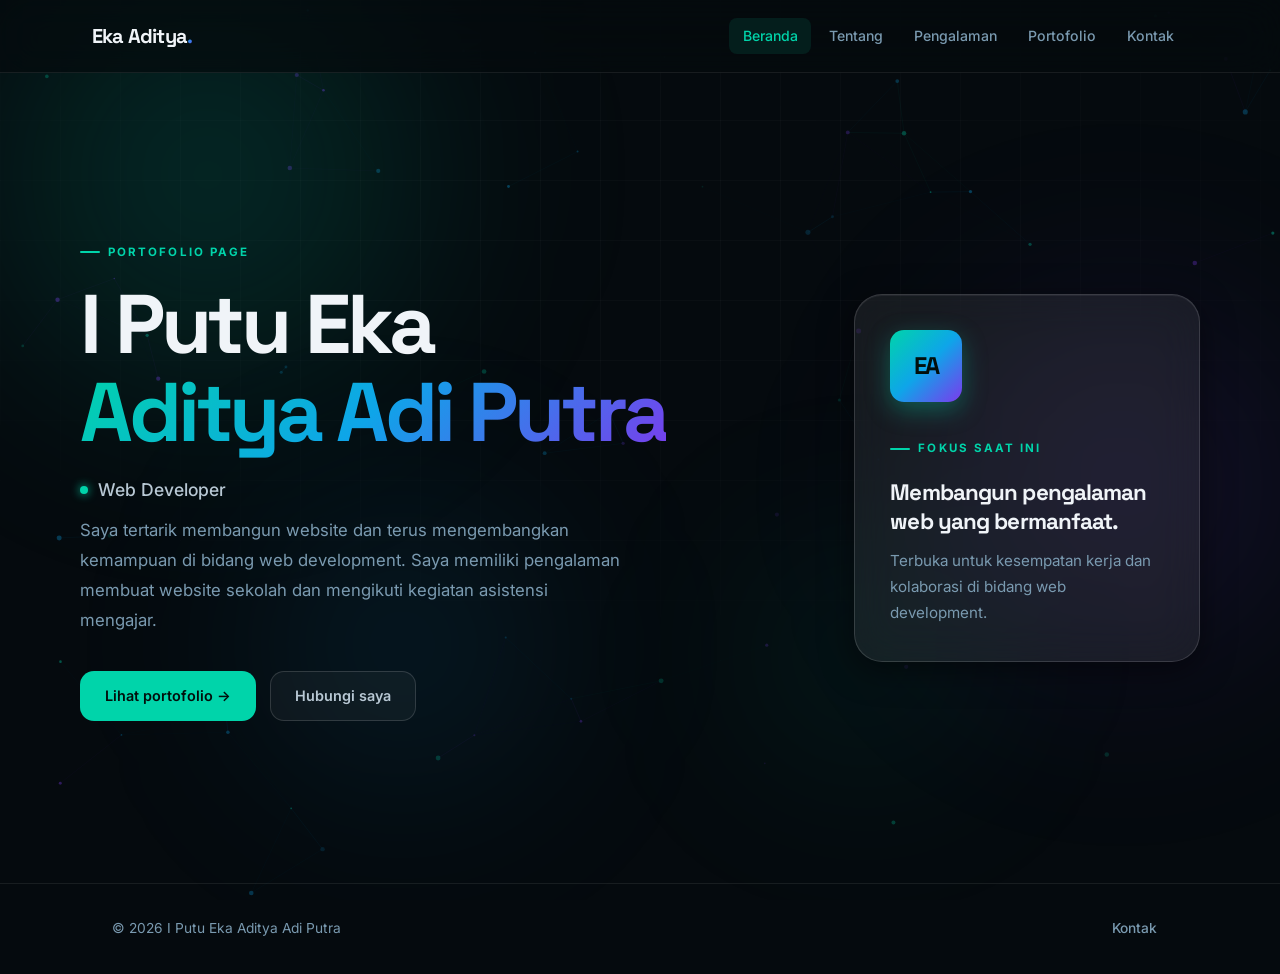
==== commit 8ed76f56: "Optimization: Multi pages" ====
--- a/index.html
+++ b/index.html
@@ -23,10 +23,10 @@
         <a class="brand" href="index.html">Eka Aditya<span>.</span></a>
         <nav class="site-nav" aria-label="Navigasi utama">
             <a href="index.html" aria-current="page">Beranda</a>
-            <a href="#tentang">Tentang</a>
-            <a href="#pengalaman">Pengalaman</a>
+            <a href="tentang.html">Tentang</a>
+            <a href="pengalaman.html">Pengalaman</a>
             <a href="portofolio.html">Portofolio</a>
-            <a href="#kontak">Kontak</a>
+            <a href="kontak.html">Kontak</a>
         </nav>
     </header>
 
@@ -34,13 +34,13 @@
         <!-- ── HERO ────────────────────────────────────────── -->
         <section class="hero section-wrap">
             <div class="hero-copy">
-                <p class="eyebrow">Portofolio Web Developer</p>
+                <p class="eyebrow">Portofolio Page</p>
                 <h1>I Putu Eka<br><span class="gradient-text">Aditya Adi Putra</span></h1>
                 <p class="hero-role">Web Developer</p>
                 <p class="hero-intro">Saya tertarik membangun website dan terus mengembangkan kemampuan di bidang web development. Saya memiliki pengalaman membuat website sekolah dan mengikuti kegiatan asistensi mengajar.</p>
                 <div class="hero-actions">
                     <a class="button button-primary" href="portofolio.html">Lihat portofolio →</a>
-                    <a class="button button-secondary" href="mailto:adityaid0088@gmail.com">Hubungi saya</a>
+                    <a class="button button-secondary" href="kontak.html">Hubungi saya</a>
                 </div>
             </div>
             <div class="hero-card" aria-label="Ringkasan profil">
@@ -50,89 +50,25 @@
                 <p>Terbuka untuk kesempatan kerja dan kolaborasi di bidang web development.</p>
             </div>
         </section>
-
-        <!-- ── TENTANG ─────────────────────────────────────── -->
-        <section class="content-section section-wrap" id="tentang">
-            <div class="section-heading">
-                <p class="eyebrow">Perkenalan</p>
-                <h2>Tentang saya</h2>
-            </div>
-            <div class="about-copy">
-                <p>Saya I Putu Eka Aditya Adi Putra, seorang Web Developer yang memiliki pengalaman selama satu bulan membuat website untuk SMP Negeri 3 Sawan. Saya juga memiliki pengalaman satu bulan mengajar melalui program Asistensi Mengajar Undiksha angkatan 2026.</p>
-                <p>Saat ini saya memiliki keahlian HTML dan terus belajar untuk mengembangkan kemampuan dalam membuat website.</p>
-            </div>
-        </section>
-
-        <!-- ── PENGALAMAN ──────────────────────────────────── -->
-        <section class="content-section section-wrap" id="pengalaman">
-            <div class="section-heading">
-                <p class="eyebrow">Pengalaman</p>
-                <h2>Pengalaman saya</h2>
-            </div>
-            <div class="experience-list">
-                <article class="experience-item">
-                    <div class="experience-period">1 bulan</div>
-                    <div>
-                        <h3>Pembuatan Website Sekolah</h3>
-                        <p class="experience-place">SMP Negeri 3 Sawan</p>
-                        <p>Pengalaman membuat website untuk mendukung kebutuhan informasi sekolah.</p>
-                    </div>
-                </article>
-                <article class="experience-item">
-                    <div class="experience-period">1 bulan</div>
-                    <div>
-                        <h3>Asistensi Mengajar</h3>
-                        <p class="experience-place">Undiksha · Angkatan 2026</p>
-                        <p>Pengalaman mengajar melalui program Asistensi Mengajar Undiksha.</p>
-                    </div>
-                </article>
-            </div>
-        </section>
-
-        <!-- ── KEAHLIAN ────────────────────────────────────── -->
-        <section class="content-section section-wrap">
-            <div class="section-heading">
-                <p class="eyebrow">Kemampuan</p>
-                <h2>Keahlian</h2>
-            </div>
-            <div class="skill-list" aria-label="Daftar keahlian">
-                <span class="skill-tag">HTML</span>
-            </div>
-        </section>
-
-        <!-- ── KONTAK ──────────────────────────────────────── -->
-        <section class="contact-section" id="kontak">
-            <div class="section-wrap contact-inner">
-                <div>
-                    <p class="eyebrow">Mari Terhubung</p>
-                    <h2>Punya kesempatan atau proyek?</h2>
-                    <p>Saya terbuka untuk berdiskusi mengenai peluang kerja dan kolaborasi.</p>
-                </div>
-                <a class="button button-light" href="mailto:adityaid0088@gmail.com">adityaid0088@gmail.com</a>
-            </div>
-        </section>
     </main>
 
     <footer class="site-footer">
         <p>&copy; 2026 I Putu Eka Aditya Adi Putra</p>
-        <a href="mailto:adityaid0088@gmail.com">Email</a>
+        <a href="kontak.html">Kontak</a>
     </footer>
 
     <!-- ── PARTICLE ANIMATION SCRIPT ────────────────────── -->
     <script>
     (function () {
         const canvas = document.getElementById('particleCanvas');
-        const ctx    = canvas.getContext('2d');
-
+        if (!canvas) return;
+        const ctx = canvas.getContext('2d');
         let W, H, particles, mouse = { x: -9999, y: -9999 };
 
         const CONFIG = {
-            count:       70,
-            maxDist:     130,
-            speed:       0.45,
-            radius:      1.8,
-            colors:      ['#00d4aa', '#0ea5e9', '#7c3aed'],
-            mouseRadius: 120,
+            count: 70, maxDist: 130, speed: 0.45,
+            radius: 1.8, mouseRadius: 120,
+            colors: ['#00d4aa', '#0ea5e9', '#7c3aed'],
         };
 
         function resize() {
@@ -151,31 +87,24 @@
                 this.alpha = Math.random() * 0.5 + 0.2;
             };
             this.reset();
-
             this.update = function () {
-                // Mouse repulsion
-                const dx = this.x - mouse.x;
-                const dy = this.y - mouse.y;
-                const dist = Math.sqrt(dx * dx + dy * dy);
-                if (dist < CONFIG.mouseRadius) {
+                const dx = this.x - mouse.x, dy = this.y - mouse.y;
+                const dist = Math.hypot(dx, dy);
+                if (dist < CONFIG.mouseRadius && dist > 0) {
                     const force = (CONFIG.mouseRadius - dist) / CONFIG.mouseRadius * 0.8;
                     this.x += (dx / dist) * force * 3;
                     this.y += (dy / dist) * force * 3;
                 }
-
-                this.x += this.vx;
-                this.y += this.vy;
-
+                this.x += this.vx; this.y += this.vy;
                 if (this.x < -20) this.x = W + 20;
                 if (this.x > W + 20) this.x = -20;
                 if (this.y < -20) this.y = H + 20;
                 if (this.y > H + 20) this.y = -20;
             };
-
             this.draw = function () {
                 ctx.save();
                 ctx.globalAlpha = this.alpha;
-                ctx.fillStyle   = this.color;
+                ctx.fillStyle = this.color;
                 ctx.beginPath();
                 ctx.arc(this.x, this.y, this.r, 0, Math.PI * 2);
                 ctx.fill();
@@ -191,14 +120,12 @@
             for (let i = 0; i < particles.length; i++) {
                 for (let j = i + 1; j < particles.length; j++) {
                     const a = particles[i], b = particles[j];
-                    const dx = a.x - b.x, dy = a.y - b.y;
-                    const d  = Math.sqrt(dx * dx + dy * dy);
+                    const d = Math.hypot(a.x - b.x, a.y - b.y);
                     if (d < CONFIG.maxDist) {
-                        const opacity = (1 - d / CONFIG.maxDist) * 0.25;
                         ctx.save();
-                        ctx.globalAlpha = opacity;
+                        ctx.globalAlpha = (1 - d / CONFIG.maxDist) * 0.22;
                         ctx.strokeStyle = a.color;
-                        ctx.lineWidth   = 0.6;
+                        ctx.lineWidth = 0.6;
                         ctx.beginPath();
                         ctx.moveTo(a.x, a.y);
                         ctx.lineTo(b.x, b.y);
@@ -217,18 +144,10 @@
         }
 
         window.addEventListener('resize', () => { resize(); init(); });
-        document.addEventListener('mousemove', e => {
-            mouse.x = e.clientX;
-            mouse.y = e.clientY;
-        });
-        document.addEventListener('mouseleave', () => {
-            mouse.x = -9999;
-            mouse.y = -9999;
-        });
+        document.addEventListener('mousemove', e => { mouse.x = e.clientX; mouse.y = e.clientY; });
+        document.addEventListener('mouseleave', () => { mouse.x = -9999; mouse.y = -9999; });
 
-        resize();
-        init();
-        loop();
+        resize(); init(); loop();
     })();
     </script>
 </body>
--- a/style.css
+++ b/style.css
@@ -49,29 +49,6 @@
     overflow-x: hidden;
 }
 
-/* ── NOISE TEXTURE OVERLAY ─────────────────────────────── */
-body::before {
-    content: '';
-    position: fixed;
-    inset: 0;
-    background-image: url("data:image/svg+xml,%3Csvg viewBox='0 0 256 256' xmlns='http://www.w3.org/2000/svg'%3E%3Cfilter id='noise'%3E%3CfeTurbulence type='fractalNoise' baseFrequency='0.9' numOctaves='4' stitchTiles='stitch'/%3E%3C/filter%3E%3Crect width='100%25' height='100%25' filter='url(%23noise)' opacity='0.035'/%3E%3C/svg%3E");
-    pointer-events: none;
-    z-index: 0;
-}
-
-/* ── MESH GRADIENT BACKGROUND ──────────────────────────── */
-body::after {
-    content: '';
-    position: fixed;
-    top: -50%;
-    left: -20%;
-    width: 80%;
-    height: 100%;
-    background: radial-gradient(ellipse at center, rgba(0, 212, 170, 0.04) 0%, transparent 70%);
-    pointer-events: none;
-    z-index: 0;
-}
-
 /* ── ANIMATED BACKGROUND CONTAINER ────────────────────── */
 .bg-canvas {
     position: fixed;
@@ -79,6 +56,7 @@
     z-index: 0;
     overflow: hidden;
     pointer-events: none;
+    background: var(--bg);
 }
 
 #particleCanvas {
@@ -86,93 +64,72 @@
     inset: 0;
     width: 100%;
     height: 100%;
-    opacity: 0.6;
+    opacity: 0.55;
 }
 
 /* ── GRADIENT ORBS ─────────────────────────────────────── */
 .orb {
     position: absolute;
     border-radius: 50%;
-    filter: blur(80px);
-    animation: orb-float linear infinite;
+    filter: blur(90px);
     will-change: transform;
-    opacity: 0;
-    animation-fill-mode: forwards;
+    animation-timing-function: ease-in-out;
+    animation-iteration-count: infinite;
+    animation-direction: alternate;
 }
 
 .orb-1 {
-    width: 600px;
-    height: 600px;
+    width: 620px;
+    height: 620px;
     top: -15%;
-    left: -10%;
-    background: radial-gradient(circle, rgba(0,212,170,0.18) 0%, transparent 70%);
-    animation-name: orb-float-1;
-    animation-duration: 22s;
-    animation-delay: 0.3s;
-}
-
+    left: -8%;
+    background: radial-gradient(circle, rgba(0,212,170,0.20) 0%, transparent 70%);
+    animation-name: orb-drift-1;
+    animation-duration: 18s;
+}
 .orb-2 {
-    width: 500px;
-    height: 500px;
-    top: 30%;
-    right: -10%;
-    background: radial-gradient(circle, rgba(124,58,237,0.15) 0%, transparent 70%);
-    animation-name: orb-float-2;
+    width: 520px;
+    height: 520px;
+    top: 25%;
+    right: -8%;
+    background: radial-gradient(circle, rgba(124,58,237,0.17) 0%, transparent 70%);
+    animation-name: orb-drift-2;
+    animation-duration: 24s;
+}
+.orb-3 {
+    width: 420px;
+    height: 420px;
+    bottom: 5%;
+    left: 15%;
+    background: radial-gradient(circle, rgba(14,165,233,0.14) 0%, transparent 70%);
+    animation-name: orb-drift-3;
+    animation-duration: 16s;
+}
+.orb-4 {
+    width: 320px;
+    height: 320px;
+    top: 55%;
+    right: 20%;
+    background: radial-gradient(circle, rgba(0,212,170,0.12) 0%, transparent 70%);
+    animation-name: orb-drift-4;
     animation-duration: 28s;
-    animation-delay: 0.5s;
-}
-
-.orb-3 {
-    width: 400px;
-    height: 400px;
-    bottom: 10%;
-    left: 20%;
-    background: radial-gradient(circle, rgba(14,165,233,0.12) 0%, transparent 70%);
-    animation-name: orb-float-3;
-    animation-duration: 20s;
-    animation-delay: 0.8s;
-}
-
-.orb-4 {
-    width: 300px;
-    height: 300px;
-    top: 60%;
-    right: 25%;
-    background: radial-gradient(circle, rgba(0,212,170,0.1) 0%, transparent 70%);
-    animation-name: orb-float-4;
-    animation-duration: 35s;
-    animation-delay: 0.2s;
-}
-
-@keyframes orb-float-1 {
-    0%   { opacity: 0; transform: translate(0, 0) scale(1); }
-    5%   { opacity: 1; }
-    50%  { transform: translate(80px, 60px) scale(1.1); }
-    100% { opacity: 1; transform: translate(0, 0) scale(1); }
-}
-
-@keyframes orb-float-2 {
-    0%   { opacity: 0; transform: translate(0, 0) scale(1); }
-    5%   { opacity: 1; }
-    33%  { transform: translate(-60px, 80px) scale(1.08); }
-    66%  { transform: translate(-90px, -40px) scale(0.95); }
-    100% { opacity: 1; transform: translate(0, 0) scale(1); }
-}
-
-@keyframes orb-float-3 {
-    0%   { opacity: 0; transform: translate(0, 0) scale(1); }
-    5%   { opacity: 1; }
-    40%  { transform: translate(70px, -50px) scale(1.12); }
-    80%  { transform: translate(-40px, 30px) scale(0.92); }
-    100% { opacity: 1; transform: translate(0, 0) scale(1); }
-}
-
-@keyframes orb-float-4 {
-    0%   { opacity: 0; transform: translate(0, 0) scale(1); }
-    5%   { opacity: 1; }
-    25%  { transform: translate(-50px, -70px) scale(1.05); }
-    75%  { transform: translate(60px, 40px) scale(1.1); }
-    100% { opacity: 1; transform: translate(0, 0) scale(1); }
+}
+
+@keyframes orb-drift-1 {
+    from { transform: translate(0, 0) scale(1); }
+    to   { transform: translate(70px, 55px) scale(1.1); }
+}
+@keyframes orb-drift-2 {
+    from { transform: translate(0, 0) scale(1); }
+    to   { transform: translate(-80px, 65px) scale(1.08); }
+}
+@keyframes orb-drift-3 {
+    from { transform: translate(0, 0) scale(1); }
+    to   { transform: translate(60px, -55px) scale(1.12); }
+}
+@keyframes orb-drift-4 {
+    from { transform: translate(0, 0) scale(1); }
+    to   { transform: translate(-55px, -65px) scale(1.06); }
 }
 
 /* ── SUBTLE GRID OVERLAY ───────────────────────────────── */
@@ -180,11 +137,11 @@
     position: absolute;
     inset: 0;
     background-image:
-        linear-gradient(rgba(255,255,255,0.025) 1px, transparent 1px),
-        linear-gradient(90deg, rgba(255,255,255,0.025) 1px, transparent 1px);
+        linear-gradient(rgba(255,255,255,0.022) 1px, transparent 1px),
+        linear-gradient(90deg, rgba(255,255,255,0.022) 1px, transparent 1px);
     background-size: 60px 60px;
-    mask-image: radial-gradient(ellipse 80% 60% at 50% 30%, black 30%, transparent 100%);
-    -webkit-mask-image: radial-gradient(ellipse 80% 60% at 50% 30%, black 30%, transparent 100%);
+    mask-image: radial-gradient(ellipse 80% 60% at 50% 25%, black 20%, transparent 90%);
+    -webkit-mask-image: radial-gradient(ellipse 80% 60% at 50% 25%, black 20%, transparent 90%);
 }
 
 main, header, footer {
@@ -884,3 +841,78 @@
         padding-inline: 1.5rem;
     }
 }
+
+/* ============================================================
+   CONTACT PAGE COMPONENTS
+   ============================================================ */
+.contact-detail-box {
+    display: flex;
+    flex-direction: column;
+    gap: 1.5rem;
+}
+
+.contact-detail-intro {
+    margin: 0;
+    color: var(--ink-3);
+    font-size: 1.02rem;
+    line-height: 1.85;
+    max-width: 520px;
+}
+
+.contact-links {
+    display: flex;
+    flex-direction: column;
+    gap: 1rem;
+}
+
+.contact-link-item {
+    display: flex;
+    align-items: center;
+    gap: 1.2rem;
+    padding: 1.4rem 1.6rem;
+    border: 1px solid var(--border);
+    border-radius: var(--radius-lg);
+    background: var(--surface);
+    backdrop-filter: blur(10px);
+    text-decoration: none;
+    transition: border-color 0.25s, background 0.25s, transform 0.25s;
+}
+
+.contact-link-item:hover {
+    border-color: rgba(0,212,170,0.35);
+    background: var(--surface-2);
+    transform: translateX(6px);
+}
+
+.contact-link-icon {
+    flex-shrink: 0;
+    display: grid;
+    place-items: center;
+    width: 46px;
+    height: 46px;
+    border-radius: var(--radius-md);
+    background: var(--accent-soft);
+    color: var(--accent);
+    font-size: 1.1rem;
+}
+
+.contact-link-label {
+    margin: 0 0 0.2rem;
+    color: var(--ink-3);
+    font-size: 0.78rem;
+    font-weight: 600;
+    letter-spacing: 0.08em;
+    text-transform: uppercase;
+}
+
+.contact-link-value {
+    margin: 0;
+    color: var(--ink);
+    font-size: 1rem;
+    font-weight: 600;
+}
+
+.contact-cta {
+    align-self: flex-start;
+    margin-top: 0.5rem;
+}
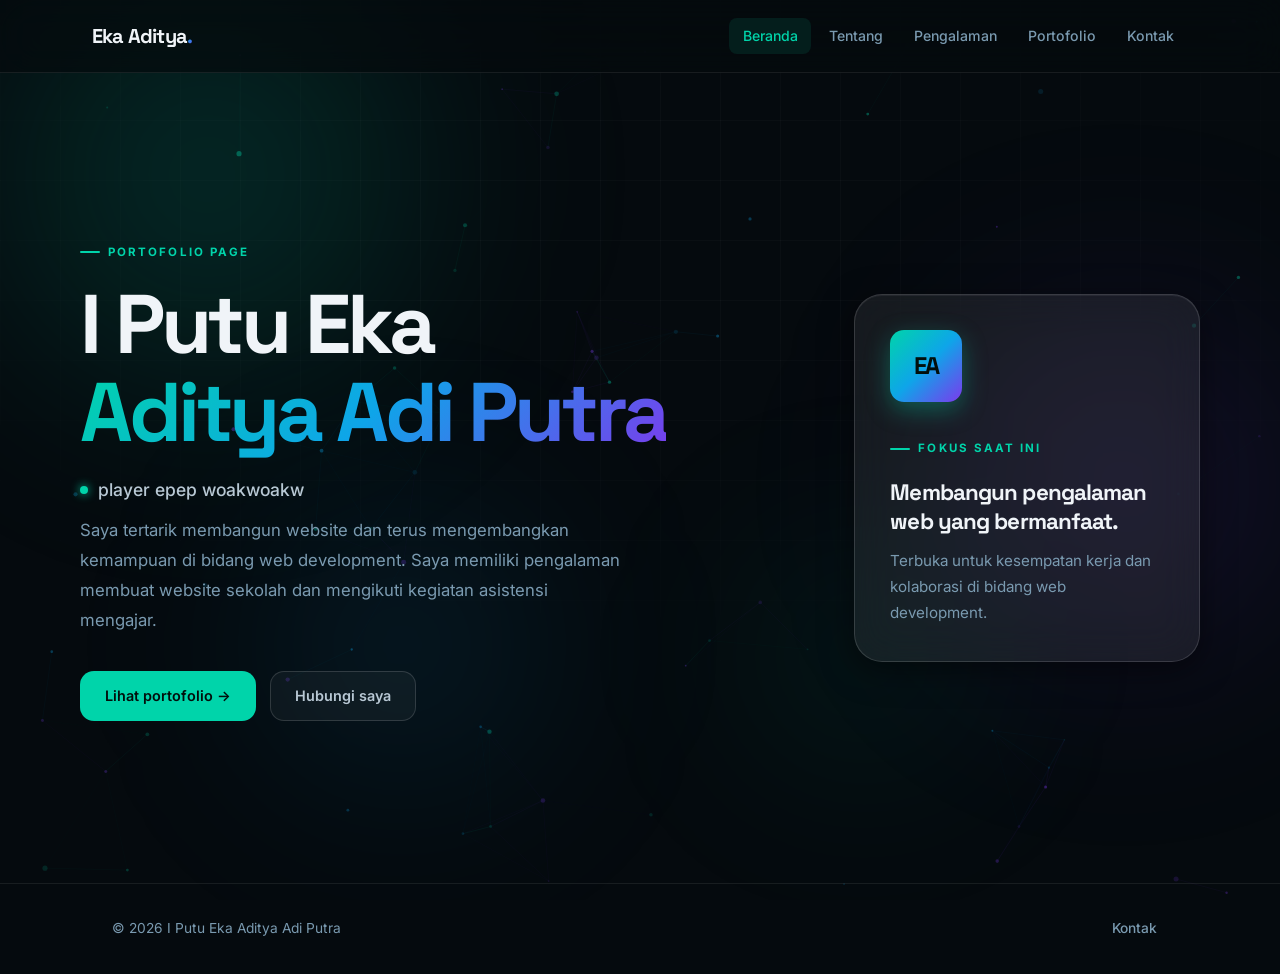
==== commit 22ebd467: "Fixes: more fixes" ====
--- a/index.html
+++ b/index.html
@@ -36,7 +36,7 @@
             <div class="hero-copy">
                 <p class="eyebrow">Portofolio Page</p>
                 <h1>I Putu Eka<br><span class="gradient-text">Aditya Adi Putra</span></h1>
-                <p class="hero-role">Web Developer</p>
+                <p class="hero-role">player epep woakwoakw</p>
                 <p class="hero-intro">Saya tertarik membangun website dan terus mengembangkan kemampuan di bidang web development. Saya memiliki pengalaman membuat website sekolah dan mengikuti kegiatan asistensi mengajar.</p>
                 <div class="hero-actions">
                     <a class="button button-primary" href="portofolio.html">Lihat portofolio →</a>
